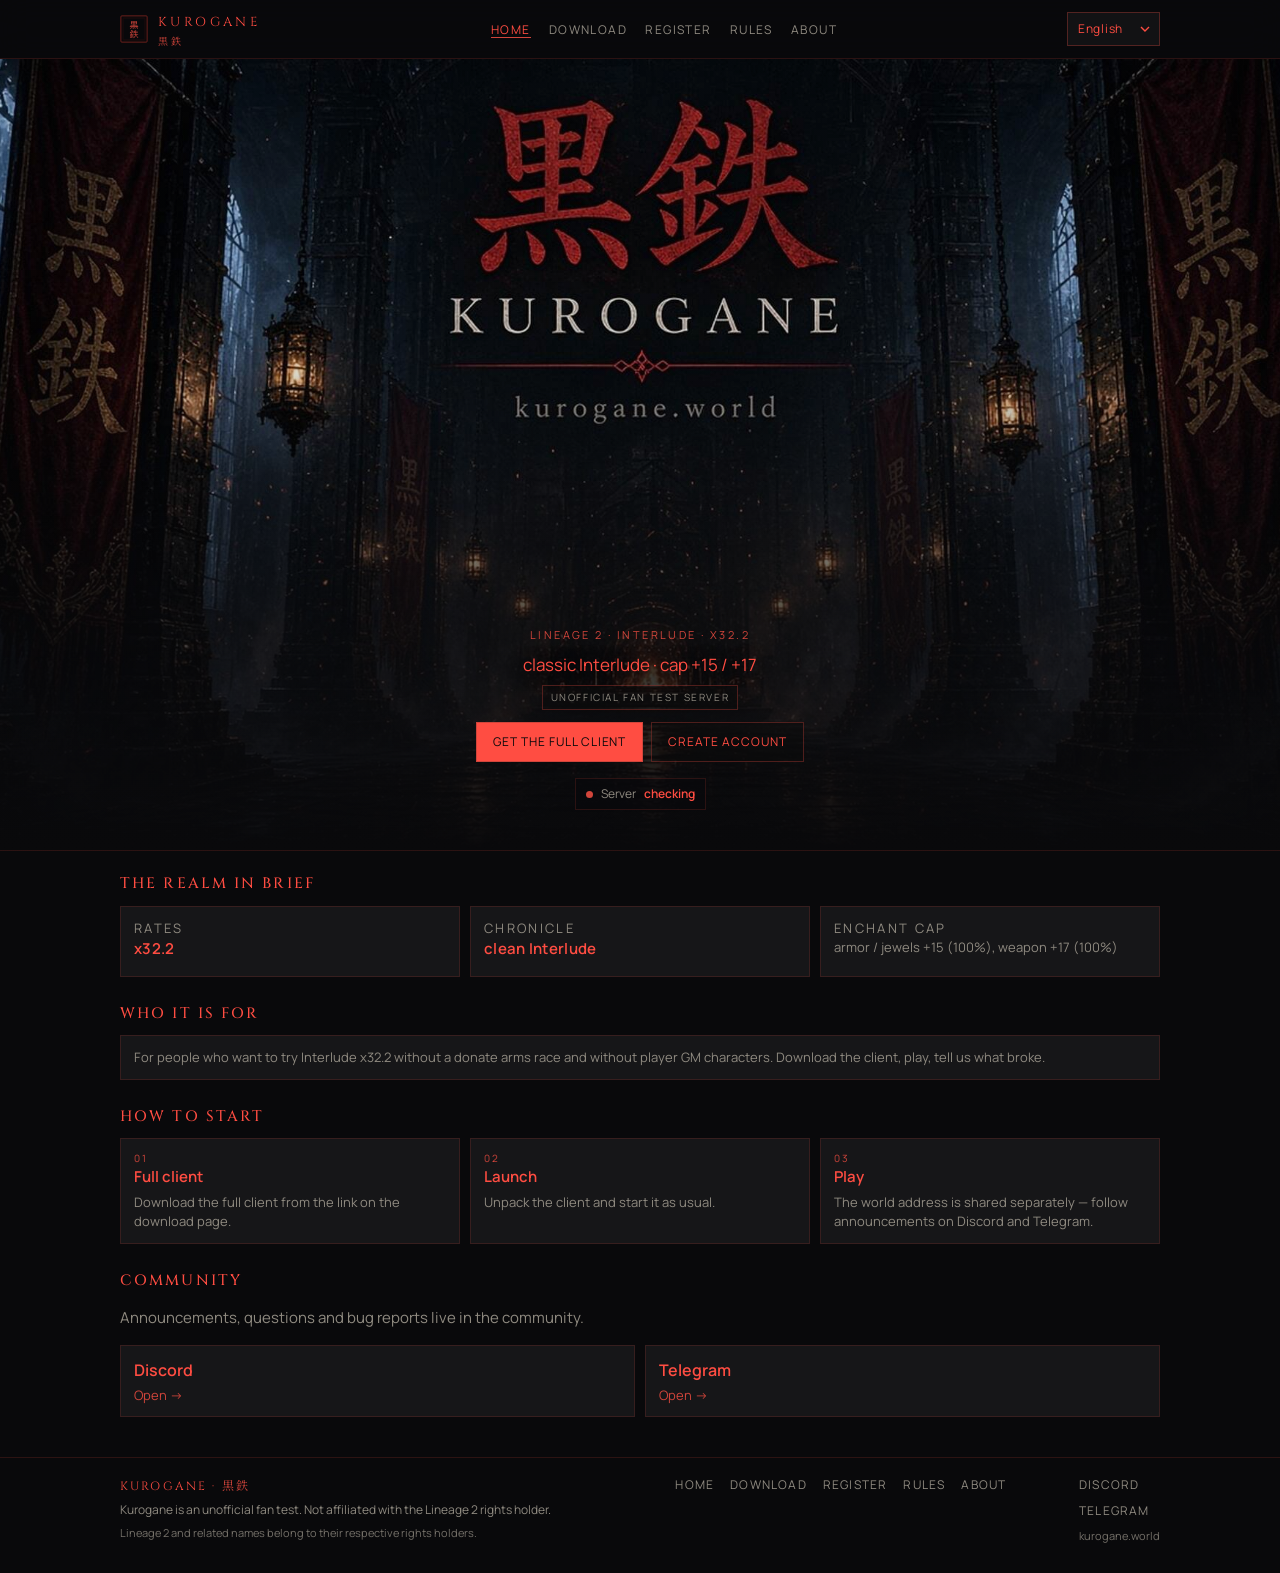
==== index.html @ b15f7a04 "Add ES, FR, ZH, JA, KO, AR, HE with language dropdown and RTL support - New js/i18n-extra.js with al" ====
<!DOCTYPE html>
<html lang="ru">
<head>
  <meta charset="utf-8">
  <meta name="viewport" content="width=device-width, initial-scale=1">
  <title>Kurogane — Lineage 2 Interlude x32.2</title>
  <meta name="description" content="Kurogane — неофициальный фанатский тест Lineage 2 Interlude. Чистая хроника, рейты x32.2, кап заточки +15 / +17.">
  <meta name="theme-color" content="#09090b">
  <link rel="canonical" href="https://kurogane.world/">
  <link rel="icon" href="assets/mark.svg?v=10" type="image/svg+xml">
  <meta property="og:type" content="website">
  <meta property="og:site_name" content="Kurogane">
  <meta property="og:title" content="Kurogane — Lineage 2 Interlude x32.2">
  <meta property="og:description" content="Kurogane — неофициальный фанатский тест Lineage 2 Interlude. Чистая хроника, рейты x32.2, кап заточки +15 / +17.">
  <meta property="og:url" content="https://kurogane.world/">
  <meta property="og:image" content="https://kurogane.world/assets/og.jpg">
  <meta property="og:image:width" content="1200">
  <meta property="og:image:height" content="630">
  <meta property="og:locale" content="ru_RU">
  <meta property="og:locale:alternate" content="en_US">
  <meta name="twitter:card" content="summary_large_image">
  <link rel="preconnect" href="https://fonts.googleapis.com">
  <link rel="preconnect" href="https://fonts.gstatic.com" crossorigin>
  <link href="https://fonts.googleapis.com/css2?family=Cinzel:wght@400;500;600&family=Manrope:wght@400;500;600&family=Noto+Serif+JP:wght@400;500&display=swap" rel="stylesheet">
  <link rel="stylesheet" href="css/style.css?v=10">
  <script type="application/ld+json">{"@context":"https://schema.org","@type":"WebSite","name":"Kurogane","alternateName":"黒鉄","url":"https://kurogane.world/","description":"Неофициальный фанатский тест Lineage 2 Interlude.","inLanguage":["ru","en","es","fr","zh","ja","ko","ar","he"]}</script>
</head>
<body data-page="home">
  <a class="skip" href="#main" data-i18n="skip">Перейти к содержимому</a>
  <header class="site-header">
    <div class="wrap header-row">
      <a class="brand" href="index.html">
        <img class="brand-mark" src="assets/mark.svg?v=10" alt="" width="28" height="28">
        <span>
          <span class="brand-name">Kurogane</span>
          <span class="brand-kana">黒鉄</span>
        </span>
      </a>
      <nav class="site-nav" id="site-nav" aria-label="Section">
        <ul>
          <li><a href="index.html" aria-current="page" data-i18n="nav_home">Главная</a></li>
          <li><a href="download.html" data-i18n="nav_download">Скачать</a></li>
          <li><a href="register.html" data-i18n="nav_register">Регистрация</a></li>
          <li><a href="rules.html" data-i18n="nav_rules">Правила</a></li>
          <li><a href="about.html" data-i18n="nav_about">О проекте</a></li>
        </ul>
      </nav>
      <div class="header-tools">
        <div class="lang-switch">
          <select class="lang-select" data-lang-select aria-label="Language" data-i18n-aria="lang_label"></select>
        </div>
        <button class="nav-toggle" type="button" aria-expanded="false" aria-controls="site-nav" aria-label="Menu" data-i18n-aria="menu"><span></span></button>
      </div>
    </div>
  </header>
  <main id="main">
    <section class="hero">
      <div class="hero-inner">
        <p class="kicker" data-i18n="hero_kicker">Lineage 2 · Interlude · x32.2</p>
        <h1 class="slogan" data-i18n="slogan">чистый Interlude · кап +15 / +17</h1>
        <div class="badge" data-i18n="unofficial">неофициальный фанатский тест</div>
        <div class="cta-row">
          <a class="btn" href="download.html" data-i18n="cta_download">Скачать фулл клиент</a>
          <a class="btn btn-ghost" href="register.html" data-i18n="cta_register">Регистрация</a>
        </div>
        <div class="status-bar">
          <div class="status" data-status="checking" hidden>
            <span class="status-dot" aria-hidden="true"></span>
            <span data-i18n="status_label">Сервер</span>
            <b data-status-label data-i18n="status_checking">проверяется</b>
          </div>
        </div>
      </div>
    </section>

    <section class="section wrap reveal">
      <h2 data-i18n="facts_title">Коротко о мире</h2>
      <div class="facts">
        <article class="fact">
          <p class="fact-k" data-i18n="fact_rates">Рейты</p>
          <b class="fact-big" data-i18n="fact_rates_v">x32.2</b>
        </article>
        <article class="fact">
          <p class="fact-k" data-i18n="fact_chronicle">Хроника</p>
          <b class="fact-big" data-i18n="fact_chronicle_v">чистый Interlude</b>
        </article>
        <article class="fact">
          <p class="fact-k" data-i18n="fact_cap">Кап заточки</p>
          <p data-i18n="fact_cap_v">броня / бижу +15 (100%), оружие +17 (100%)</p>
        </article>
      </div>
    </section>

    <section class="section wrap reveal">
      <h2 data-i18n="for_whom_title">Для кого</h2>
      <div class="card">
        <p data-i18n="for_whom_text">Для тех, кто хочет спокойно проверить Interlude x32.2 без гонки доната и без GM-персонажей у игроков. Пришёл, скачал клиент, поиграл, написал, что сломалось.</p>
      </div>
    </section>

    <section class="section wrap reveal">
      <h2 data-i18n="steps_title">Как начать</h2>
      <div class="grid-3">
        <article class="step">
          <p class="step-num">01</p>
          <h3 data-i18n="step1_t">Фулл клиент</h3>
          <p data-i18n="step1_d">Скачай фулл клиент по ссылке на странице загрузки.</p>
        </article>
        <article class="step">
          <p class="step-num">02</p>
          <h3 data-i18n="step2_t">Запуск</h3>
          <p data-i18n="step2_d">Распакуй клиент и запусти его как обычно.</p>
        </article>
        <article class="step">
          <p class="step-num">03</p>
          <h3 data-i18n="step3_t">Игра</h3>
          <p data-i18n="step3_d">Адрес мира выдаётся отдельно — следи за анонсами в Discord и Telegram.</p>
        </article>
      </div>
    </section>


    <section class="section wrap reveal">
      <h2 data-i18n="contacts_title">Сообщество</h2>
      <p class="muted" data-i18n="contacts_lead">Анонсы, вопросы и баги — в сообществе.</p>
      <div class="contacts gap-top">
        <a class="card contact" data-contact="discord" href="#" target="_blank" rel="noopener noreferrer">
          <h3>Discord</h3>
          <p><span data-contact-state data-i18n="contact_soon">скоро</span></p>
        </a>
        <a class="card contact" data-contact="telegram" href="#" target="_blank" rel="noopener noreferrer">
          <h3>Telegram</h3>
          <p><span data-contact-state data-i18n="contact_soon">скоро</span></p>
        </a>
      </div>
    </section>
  </main>
  <footer class="site-footer">
    <div class="wrap footer-grid">
      <div>
        <div class="footer-brand">KUROGANE · <span class="kana-red">黒鉄</span></div>
        <p data-i18n="foot_note">Kurogane — неофициальный фанатский тест. Не связан с правообладателем Lineage 2.</p>
        <p class="footer-small" data-i18n="foot_rights">Lineage 2 и связанные названия принадлежат их правообладателям.</p>
      </div>
      <nav class="footer-nav" aria-label="Footer"><a href="index.html" data-i18n="nav_home">Главная</a><a href="download.html" data-i18n="nav_download">Скачать</a><a href="register.html" data-i18n="nav_register">Регистрация</a><a href="rules.html" data-i18n="nav_rules">Правила</a><a href="about.html" data-i18n="nav_about">О проекте</a></nav>
      <div class="footer-social">
        <a data-footer-contact="discord" href="#" target="_blank" rel="noopener noreferrer" hidden>Discord</a>
        <a data-footer-contact="telegram" href="#" target="_blank" rel="noopener noreferrer" hidden>Telegram</a>
        <span class="footer-small">kurogane.world</span>
      </div>
    </div>
  </footer>
  <script src="js/config.js?v=10"></script>
  <script src="js/i18n.js?v=10"></script>
  <script src="js/i18n-extra.js?v=10"></script>
  <script src="js/main.js?v=10"></script>
</body>
</html>
---- css/style.css ----
:root {
  --bg: #09090b;
  --elev: #121214;
  --card: #161618;
  --line: rgba(209, 69, 59, 0.34);
  --line-weak: rgba(255, 77, 66, 0.14);
  --text: #ff4d42;
  --muted: #8f8a80;
  --accent: #d1453b;
  --accent-strong: #ff4d42;
  --ink: #09090b;
  --ok: #7dba7a;
  --off: #7a756e;
  --danger: #c56a55;
  --red: #d1453b;
  --max: 1040px;
  --font-display: "Cinzel", "Times New Roman", serif;
  --font-body: "Manrope", "Segoe UI", sans-serif;
  --font-jp: "Noto Serif JP", serif;
}
* { box-sizing: border-box; }
html, body { margin: 0; padding: 0; }
html { scroll-behavior: smooth; -webkit-text-size-adjust: 100%; }
body {
  min-height: 100vh;
  background: var(--bg);
  color: var(--text);
  font-family: var(--font-body);
  font-size: 15px;
  line-height: 1.5;
}
img { max-width: 100%; display: block; }
a { color: var(--accent); text-decoration: none; }
a:hover { color: #ee6b60; }
button, input, select { font: inherit; color: inherit; }
.skip {
  position: absolute;
  inset-inline-start: 12px;
  top: -40px;
  background: var(--accent-strong);
  color: var(--ink);
  padding: 8px 12px;
}
.skip:focus { top: 12px; }
.wrap {
  width: min(calc(100% - 32px), var(--max));
  margin: 0 auto;
}
.site-header {
  position: sticky;
  top: 0;
  z-index: 10;
  backdrop-filter: blur(16px);
  background: rgba(9, 9, 11, 0.82);
  border-bottom: 1px solid var(--line-weak);
}
.header-row {
  display: flex;
  align-items: center;
  justify-content: space-between;
  gap: 12px;
  min-height: 58px;
}
.brand {
  display: flex;
  align-items: center;
  gap: 10px;
  color: var(--text);
}
.brand:hover { color: var(--text); }
.brand-mark { width: 28px; height: 28px; flex: 0 0 28px; }
.brand-name {
  font-family: var(--font-display);
  font-size: 13px;
  letter-spacing: 0.26em;
  text-transform: uppercase;
  line-height: 1.1;
}
.brand-kana {
  display: block;
  font-family: var(--font-jp);
  font-size: 10px;
  letter-spacing: 0.28em;
  color: var(--red);
}
.header-tools { display: flex; align-items: center; gap: 8px; }
.lang-switch {
  display: flex;
  border: 1px solid var(--line);
  background: var(--elev);
}
.lang-switch button,
.lang-switch a {
  appearance: none;
  border: 0;
  background: transparent;
  color: var(--muted);
  padding: 5px 8px;
  letter-spacing: 0.08em;
  font-size: 11px;
  cursor: pointer;
}
.lang-switch button[aria-pressed="true"] {
  background: var(--accent-strong);
  color: var(--ink);
}
.lang-switch a:hover { color: var(--text); }
.nav-toggle {
  display: none;
  width: 38px;
  height: 38px;
  border: 1px solid var(--line);
  background: var(--elev);
  color: var(--text);
  cursor: pointer;
}
.nav-toggle span,
.nav-toggle span:before,
.nav-toggle span:after {
  display: block;
  width: 14px;
  height: 1px;
  background: currentColor;
  position: relative;
  margin: 0 auto;
}
.nav-toggle span:before,
.nav-toggle span:after {
  content: "";
  position: absolute;
  left: 0;
}
.nav-toggle span:before { top: -5px; }
.nav-toggle span:after { top: 5px; }
.site-nav ul {
  display: flex;
  gap: 18px;
  list-style: none;
  margin: 0;
  padding: 0;
}
.site-nav a {
  color: var(--muted);
  font-size: 12px;
  letter-spacing: 0.12em;
  text-transform: uppercase;
}
.site-nav a:hover,
.site-nav a[aria-current="page"] { color: var(--text); }
.site-nav a[aria-current="page"] { box-shadow: inset 0 -1px 0 var(--accent); }
.hero {
  min-height: min(88vh, 820px);
  display: flex;
  align-items: flex-end;
  text-align: center;
  background:
    linear-gradient(180deg, rgba(9,9,11,0.18) 0%, rgba(9,9,11,0.12) 38%, rgba(9,9,11,0.72) 72%, var(--bg) 100%),
    url("../assets/hero.jpg") center 42% / cover no-repeat;
  border-bottom: 1px solid var(--line-weak);
}
.hero-inner {
  width: min(calc(100% - 32px), var(--max));
  margin: 0 auto;
  padding: 0 0 36px;
}
.kicker {
  color: var(--accent);
  letter-spacing: 0.22em;
  text-transform: uppercase;
  font-size: 11px;
  margin: 0 0 8px;
}
.slogan {
  font-weight: 400;
  margin: 0 0 8px;
  font-size: 17px;
  color: var(--text);
  text-shadow: 0 2px 18px rgba(0,0,0,0.7);
}
.badge {
  display: inline-block;
  border: 1px solid var(--line);
  color: var(--muted);
  font-size: 10px;
  letter-spacing: 0.16em;
  text-transform: uppercase;
  padding: 4px 8px;
  margin: 0 0 12px;
  background: rgba(9,9,11,0.35);
}
.lead {
  max-width: 560px;
  margin: 0 auto 16px;
  color: #ff8a80;
  font-size: 14px;
  text-shadow: 0 2px 16px rgba(0,0,0,0.7);
}
.cta-row {
  display: flex;
  justify-content: center;
  gap: 8px;
  flex-wrap: wrap;
}
.btn {
  display: inline-flex;
  align-items: center;
  justify-content: center;
  min-height: 40px;
  padding: 0 16px;
  border: 1px solid var(--accent);
  background: var(--accent-strong);
  color: var(--ink);
  letter-spacing: 0.08em;
  text-transform: uppercase;
  font-size: 12px;
  cursor: pointer;
}
.btn:hover { background: #ff6a60; border-color: #ff6a60; color: var(--ink); }
.btn-ghost {
  background: rgba(9,9,11,0.45);
  color: var(--text);
  border-color: var(--line);
}
.btn-ghost:hover { border-color: var(--accent); color: var(--accent); }
.btn.is-disabled,
.btn[aria-disabled="true"] {
  background: transparent;
  color: var(--muted);
  border-color: var(--line);
  pointer-events: none;
}
.status-bar { display: flex; justify-content: center; margin: 16px 0 4px; }
.status {
  display: inline-flex;
  align-items: center;
  gap: 8px;
  border: 1px solid var(--line-weak);
  background: rgba(9,9,11,0.55);
  padding: 6px 10px;
  font-size: 12px;
  color: var(--muted);
}
.status-dot {
  width: 7px;
  height: 7px;
  border-radius: 50%;
  background: var(--off);
}
.status[data-status="online"] .status-dot { background: var(--ok); }
.status[data-status="offline"] .status-dot { background: var(--danger); }
.status[data-status="checking"] .status-dot { background: var(--accent); }
.status b { color: var(--text); font-weight: 600; }
.section { padding: 22px 0 4px; }
.section h2 {
  font-family: var(--font-display);
  font-weight: 500;
  letter-spacing: 0.14em;
  text-transform: uppercase;
  font-size: 15px;
  margin: 0 0 10px;
}
.muted { color: var(--muted); }
.grid-3, .grid-2, .grid-5, .facts { display: grid; gap: 10px; }
.grid-3 { grid-template-columns: repeat(3, 1fr); }
.grid-2 { grid-template-columns: repeat(2, 1fr); }
.grid-5 { grid-template-columns: repeat(5, 1fr); }
.facts { grid-template-columns: repeat(3, 1fr); }
.card, .step, .fact, .faction, .rule {
  background: var(--card);
  border: 1px solid var(--line-weak);
  padding: 12px 13px 11px;
}
.step-num, .fact-k {
  color: var(--accent);
  font-size: 10px;
  letter-spacing: 0.18em;
  text-transform: uppercase;
  margin: 0 0 6px;
}
.step h3, .fact b, .faction h3, .rule h3 {
  margin: 0 0 4px;
  font-size: 15px;
  font-weight: 600;
}
.step p, .fact p, .faction p, .rule p, .card p {
  margin: 0;
  color: var(--muted);
  font-size: 13px;
}
.play-box {
  display: flex;
  gap: 8px;
  flex-wrap: wrap;
  align-items: center;
  margin-top: 8px;
}
.play-box input {
  flex: 1 1 220px;
  min-height: 40px;
  padding: 0 10px;
  background: var(--bg);
  border: 1px solid var(--line);
  color: var(--muted);
}
.contacts { display: grid; grid-template-columns: repeat(2, 1fr); gap: 10px; }
.contact small { color: var(--muted); }
.page-head { padding: 36px 0 8px; }
.page-head h1 {
  font-family: var(--font-display);
  font-weight: 500;
  letter-spacing: 0.14em;
  text-transform: uppercase;
  font-size: clamp(26px, 4vw, 40px);
  margin: 6px 0 8px;
}
.page-head .lead { margin-inline-start: 0; text-align: start; max-width: 640px; }
.patch-hero {
  display: grid;
  grid-template-columns: 1.25fr 0.75fr;
  gap: 10px;
  margin: 12px 0 16px;
}
.version-num {
  font-family: var(--font-display);
  font-size: 34px;
  letter-spacing: 0.1em;
  margin: 0 0 6px;
}
.slot {
  border: 1px dashed var(--line);
  min-height: 120px;
  display: flex;
  flex-direction: column;
  justify-content: center;
  gap: 6px;
}
form.stack { display: grid; gap: 12px; max-width: 480px; }
label span {
  display: block;
  font-size: 11px;
  letter-spacing: 0.12em;
  text-transform: uppercase;
  color: var(--muted);
  margin-bottom: 5px;
}
input[type="text"],
input[type="email"],
input[type="password"],
select {
  width: 100%;
  min-height: 40px;
  padding: 0 10px;
  background: var(--bg);
  border: 1px solid var(--line);
}
.notice {
  border-inline-start: 2px solid var(--accent);
  padding: 8px 10px;
  background: rgba(209, 69, 59, 0.08);
  color: var(--muted);
}
.rules { display: grid; gap: 8px; }
.about-copy { max-width: 700px; }
.about-copy p { color: var(--muted); }
.not-list { list-style: none; padding: 0; margin: 8px 0 0; }
.not-list li {
  padding: 8px 0;
  border-bottom: 1px solid var(--line-weak);
  color: var(--muted);
}
.not-list li:before { content: "— "; color: var(--accent); }
.soon-page {
  min-height: 62vh;
  display: grid;
  place-items: center;
  text-align: center;
  padding: 64px 16px;
}
.soon-page h1 {
  font-family: var(--font-display);
  letter-spacing: 0.18em;
  font-size: clamp(32px, 6vw, 60px);
  margin: 0;
}
.site-footer {
  margin-top: 36px;
  border-top: 1px solid var(--line-weak);
  padding: 18px 0 28px;
  color: var(--muted);
  font-size: 12px;
}
.footer-row {
  display: flex;
  justify-content: space-between;
  gap: 12px;
  flex-wrap: wrap;
}
.footer-brand {
  font-family: var(--font-display);
  letter-spacing: 0.18em;
  color: var(--text);
}
@media (max-width: 900px) {
  .grid-3, .grid-5, .patch-hero, .contacts { grid-template-columns: 1fr 1fr; }
  .hero { min-height: 78vh; }
}
@media (max-width: 720px) {
  .nav-toggle { display: inline-flex; align-items: center; justify-content: center; }
  .site-nav {
    display: none;
    position: absolute;
    left: 0;
    right: 0;
    top: 58px;
    background: rgba(9, 9, 11, 0.96);
    border-bottom: 1px solid var(--line);
    padding: 10px 16px 14px;
  }
  .site-nav.is-open { display: block; }
  .site-nav ul { flex-direction: column; gap: 10px; }
  .grid-3, .grid-2, .facts, .grid-5, .patch-hero, .contacts { grid-template-columns: 1fr; }
  .hero {
    min-height: 0;
    background:
      linear-gradient(180deg, rgba(9,9,11,0.1) 0%, rgba(9,9,11,0.15) 30%, rgba(9,9,11,0.85) 56%, var(--bg) 78%),
      url("../assets/hero-m.jpg") center top / 175% auto no-repeat,
      var(--bg);
  }
  .hero-inner { padding-top: 250px; }
  .footer-grid { grid-template-columns: 1fr; }
}

/* ---- polish ---- */
.gap-top { margin-top: 14px; }
.hero-kana { font-family: var(--font-jp); color: var(--red); letter-spacing: 0.4em; margin: 0 0 14px; }
.fact-big { display: block; font-size: 20px; letter-spacing: 0.02em; }
.card, .step, .fact, .faction, .rule { transition: border-color .2s ease, transform .2s ease, background .2s ease; }
.step:hover, .fact:hover, .faction:hover, .rule:hover, a.card:hover { border-color: var(--line); background: #1a1a1d; }
a.card { display: block; color: inherit; }
a.card h3 { margin: 0 0 4px; font-size: 16px; font-weight: 600; color: var(--text); }
a.card .is-live-label, .contact.is-live [data-contact-state] { color: var(--accent); }
.contact:not(.is-live) { opacity: .7; cursor: default; }
.patch-card .state { margin-top: 8px; }
.patch-action { margin: 18px 0 0; }
.install { margin: 4px 0 0; padding-inline-start: 18px; color: var(--muted); font-size: 13px; }
.install li { margin: 6px 0; }
.site-header { transition: box-shadow .2s ease, background .2s ease; }
.site-header.is-scrolled { box-shadow: 0 6px 24px rgba(0,0,0,.45); background: rgba(9,9,11,.94); }
:focus-visible { outline: 2px solid var(--accent); outline-offset: 2px; }
.btn { transition: background .2s ease, border-color .2s ease, color .2s ease, transform .15s ease; }
.btn:active { transform: translateY(1px); }
.lang-switch a[aria-current="page"] { color: var(--ink); background: var(--accent-strong); }
::selection { background: var(--accent-strong); color: var(--ink); }

/* footer */
.footer-grid { display: grid; grid-template-columns: 1.4fr 1fr auto; gap: 24px; align-items: start; }
.footer-grid p { margin: 6px 0 0; }
.footer-small { font-size: 11px; opacity: .8; }
.footer-nav { display: flex; flex-wrap: wrap; gap: 8px 16px; }
.footer-nav a, .footer-social a { color: var(--muted); font-size: 12px; letter-spacing: .1em; text-transform: uppercase; }
.footer-nav a:hover, .footer-social a:hover { color: var(--accent); }
.footer-social { display: flex; flex-direction: column; gap: 8px; align-items: flex-start; }

/* scroll reveal (only when JS is on and motion allowed) */
.js-reveal .reveal { opacity: 0; transform: translateY(14px); transition: opacity .6s ease, transform .6s ease; }
.js-reveal .reveal.is-in { opacity: 1; transform: none; }
@media (max-width: 900px) { .footer-grid { grid-template-columns: 1fr 1fr; } }
@media (prefers-reduced-motion: reduce) {
  html { scroll-behavior: auto; }
  *, *::before, *::after { transition: none !important; animation: none !important; }
}

.card .fact-k, .step .step-num { color: var(--accent); font-size: 10px; }
.card .version-num { color: var(--text); font-size: 34px; }

.kana-red { font-family: var(--font-jp); color: var(--red); }

/* language select */
.lang-select {
  appearance: none;
  -webkit-appearance: none;
  min-height: 32px;
  padding: 0 28px 0 10px;
  border: 0;
  background: transparent url("data:image/svg+xml,%3Csvg xmlns='http://www.w3.org/2000/svg' width='10' height='6' viewBox='0 0 10 6'%3E%3Cpath d='M1 1l4 4 4-4' fill='none' stroke='%23ff4d42' stroke-width='1.4'/%3E%3C/svg%3E") no-repeat right 9px center;
  color: var(--text);
  font-size: 12px;
  letter-spacing: 0.06em;
  cursor: pointer;
}
.lang-select option { background: var(--elev); color: var(--text); }
[dir="rtl"] .lang-select { padding: 0 10px 0 28px; background-position: left 9px center; }

/* scripts */
:lang(zh) { --font-body: "Noto Sans SC", "PingFang SC", "Microsoft YaHei", "WenQuanYi Zen Hei", sans-serif; --font-display: "Noto Sans SC", "PingFang SC", "Microsoft YaHei", "WenQuanYi Zen Hei", sans-serif; }
:lang(ja) { --font-body: "Noto Sans JP", "Hiragino Sans", "Yu Gothic", "Meiryo", "IPAGothic", sans-serif; --font-display: "Noto Serif JP", "Noto Sans JP", "Hiragino Mincho ProN", "Yu Mincho", serif; }
:lang(ko) { --font-body: "Noto Sans KR", "Apple SD Gothic Neo", "Malgun Gothic", sans-serif; --font-display: "Noto Sans KR", "Apple SD Gothic Neo", "Malgun Gothic", sans-serif; }
:lang(ar) { --font-body: "Noto Sans Arabic", "Segoe UI", Tahoma, "DejaVu Sans", sans-serif; --font-display: "Noto Sans Arabic", "Segoe UI", Tahoma, "DejaVu Sans", sans-serif; }
:lang(he) { --font-body: "Noto Sans Hebrew", "Segoe UI", Arial, "DejaVu Sans", sans-serif; --font-display: "Noto Sans Hebrew", "Segoe UI", Arial, "DejaVu Sans", sans-serif; }
:lang(zh) h1, :lang(zh) h2, :lang(ja) h1, :lang(ja) h2, :lang(ko) h1, :lang(ko) h2 { letter-spacing: 0.06em; }
/* Arabic joins letters: tracking and forced caps would break the script */
[dir="rtl"] * { letter-spacing: 0 !important; text-transform: none !important; }
[dir="rtl"] .step-num, [dir="rtl"] .version-num { direction: ltr; unicode-bidi: isolate; }
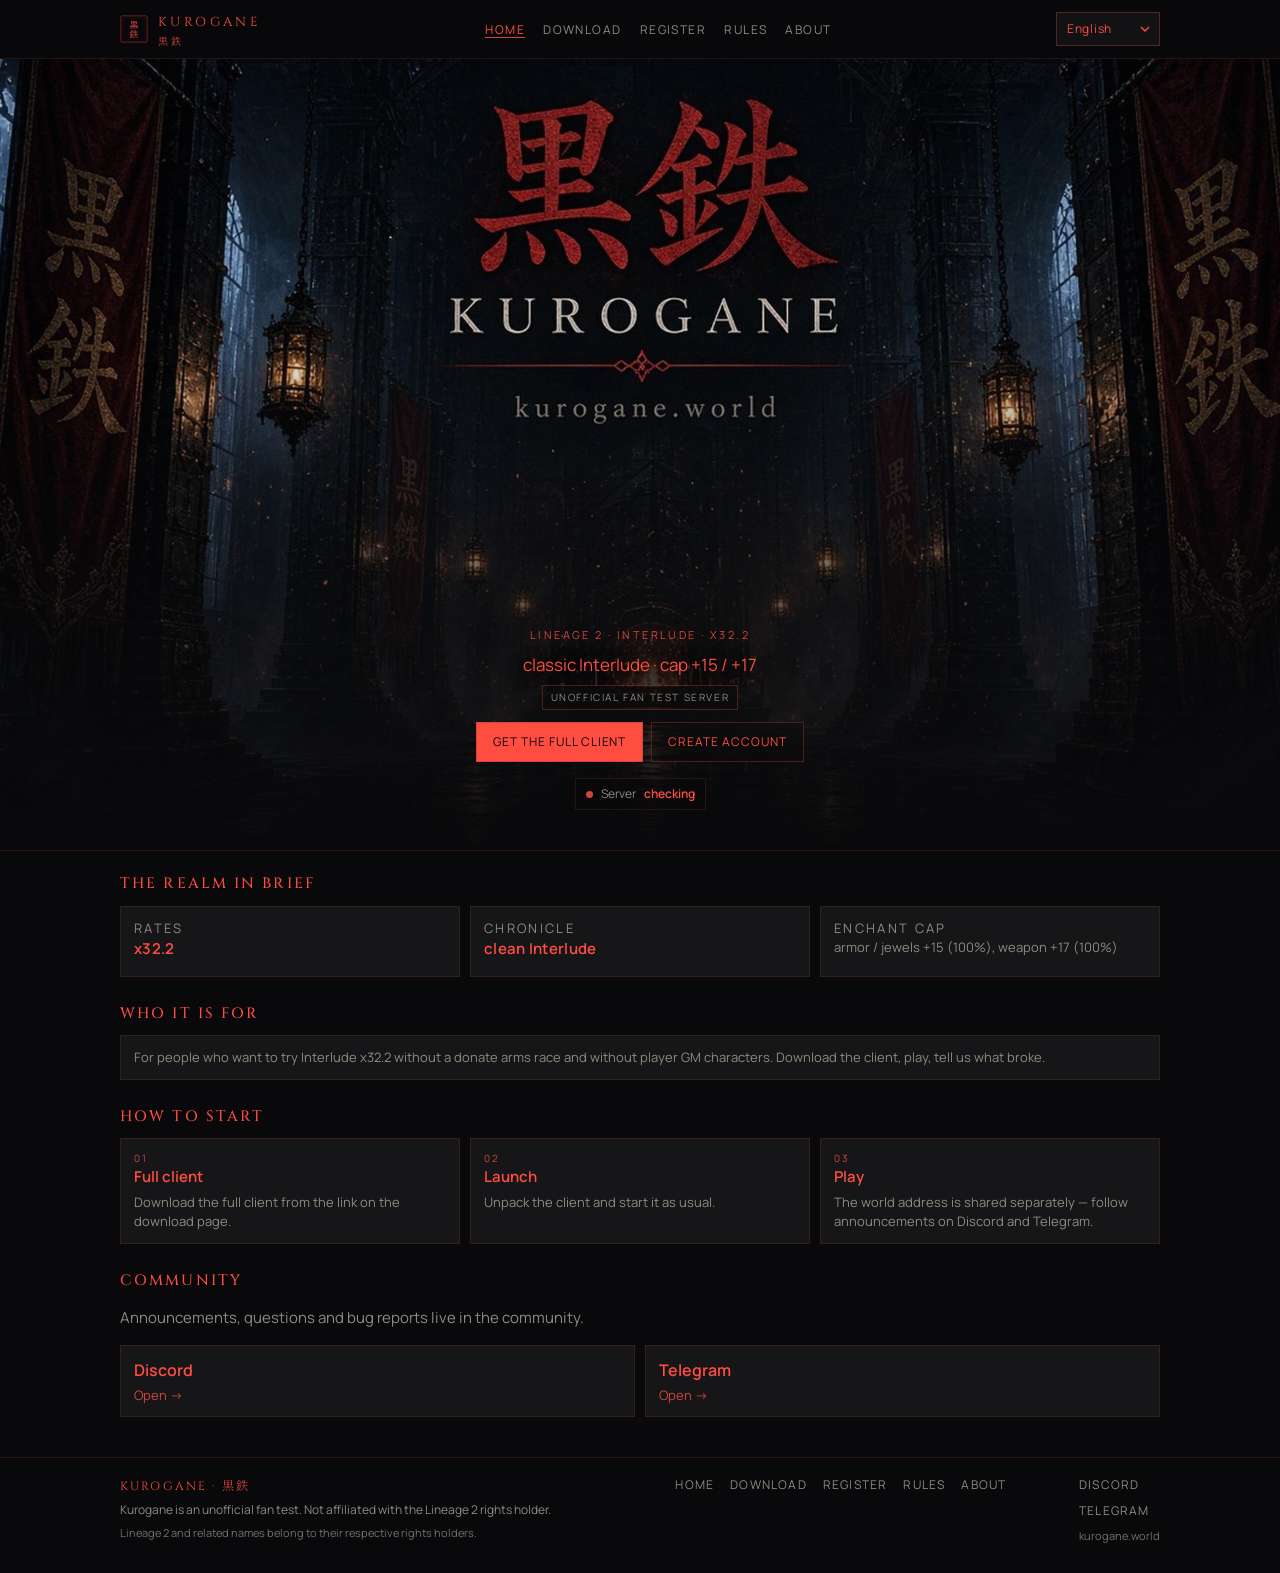
==== commit 4d0194c4: "Add German, Portuguese and Italian translations Co-Authored-By: Claude Sonnet 5.5 <noreply@anthropic" ====
--- a/index.html
+++ b/index.html
@@ -7,7 +7,7 @@
   <meta name="description" content="Kurogane — неофициальный фанатский тест Lineage 2 Interlude. Чистая хроника, рейты x32.2, кап заточки +15 / +17.">
   <meta name="theme-color" content="#09090b">
   <link rel="canonical" href="https://kurogane.world/">
-  <link rel="icon" href="assets/mark.svg?v=10" type="image/svg+xml">
+  <link rel="icon" href="assets/mark.svg?v=13" type="image/svg+xml">
   <meta property="og:type" content="website">
   <meta property="og:site_name" content="Kurogane">
   <meta property="og:title" content="Kurogane — Lineage 2 Interlude x32.2">
@@ -22,15 +22,15 @@
   <link rel="preconnect" href="https://fonts.googleapis.com">
   <link rel="preconnect" href="https://fonts.gstatic.com" crossorigin>
   <link href="https://fonts.googleapis.com/css2?family=Cinzel:wght@400;500;600&family=Manrope:wght@400;500;600&family=Noto+Serif+JP:wght@400;500&display=swap" rel="stylesheet">
-  <link rel="stylesheet" href="css/style.css?v=10">
-  <script type="application/ld+json">{"@context":"https://schema.org","@type":"WebSite","name":"Kurogane","alternateName":"黒鉄","url":"https://kurogane.world/","description":"Неофициальный фанатский тест Lineage 2 Interlude.","inLanguage":["ru","en","es","fr","zh","ja","ko","ar","he"]}</script>
+  <link rel="stylesheet" href="css/style.css?v=13">
+  <script type="application/ld+json">{"@context":"https://schema.org","@type":"WebSite","name":"Kurogane","alternateName":"黒鉄","url":"https://kurogane.world/","description":"Неофициальный фанатский тест Lineage 2 Interlude.","inLanguage":["ru","en","es","fr","zh","ja","ko","ar","he","hi","de","pt","it"]}</script>
 </head>
 <body data-page="home">
   <a class="skip" href="#main" data-i18n="skip">Перейти к содержимому</a>
   <header class="site-header">
     <div class="wrap header-row">
       <a class="brand" href="index.html">
-        <img class="brand-mark" src="assets/mark.svg?v=10" alt="" width="28" height="28">
+        <img class="brand-mark" src="assets/mark.svg?v=13" alt="" width="28" height="28">
         <span>
           <span class="brand-name">Kurogane</span>
           <span class="brand-kana">黒鉄</span>
@@ -150,9 +150,11 @@
       </div>
     </div>
   </footer>
-  <script src="js/config.js?v=10"></script>
-  <script src="js/i18n.js?v=10"></script>
-  <script src="js/i18n-extra.js?v=10"></script>
-  <script src="js/main.js?v=10"></script>
+  <script src="js/config.js?v=13"></script>
+  <script src="js/i18n.js?v=13"></script>
+  <script src="js/i18n-extra.js?v=13"></script>
+  <script src="js/i18n-hi.js?v=13"></script>
+  <script src="js/i18n-eu.js?v=13"></script>
+  <script src="js/main.js?v=13"></script>
 </body>
 </html>
--- a/css/style.css
+++ b/css/style.css
@@ -260,7 +260,8 @@
   margin: 0 0 10px;
 }
 .muted { color: var(--muted); }
-.grid-3, .grid-2, .grid-5, .facts { display: grid; gap: 10px; }
+.grid-3, .grid-2, .grid-4, .grid-5, .facts { display: grid; gap: 10px; }
+.grid-4 { grid-template-columns: repeat(4, 1fr); }
 .grid-3 { grid-template-columns: repeat(3, 1fr); }
 .grid-2 { grid-template-columns: repeat(2, 1fr); }
 .grid-5 { grid-template-columns: repeat(5, 1fr); }
@@ -401,7 +402,7 @@
   color: var(--text);
 }
 @media (max-width: 900px) {
-  .grid-3, .grid-5, .patch-hero, .contacts { grid-template-columns: 1fr 1fr; }
+  .grid-3, .grid-4, .grid-5, .patch-hero, .contacts { grid-template-columns: 1fr 1fr; }
   .hero { min-height: 78vh; }
 }
 @media (max-width: 720px) {
@@ -418,7 +419,7 @@
   }
   .site-nav.is-open { display: block; }
   .site-nav ul { flex-direction: column; gap: 10px; }
-  .grid-3, .grid-2, .facts, .grid-5, .patch-hero, .contacts { grid-template-columns: 1fr; }
+  .grid-3, .grid-2, .grid-4, .facts, .grid-5, .patch-hero, .contacts { grid-template-columns: 1fr; }
   .hero {
     min-height: 0;
     background:
@@ -497,7 +498,10 @@
 :lang(ko) { --font-body: "Noto Sans KR", "Apple SD Gothic Neo", "Malgun Gothic", sans-serif; --font-display: "Noto Sans KR", "Apple SD Gothic Neo", "Malgun Gothic", sans-serif; }
 :lang(ar) { --font-body: "Noto Sans Arabic", "Segoe UI", Tahoma, "DejaVu Sans", sans-serif; --font-display: "Noto Sans Arabic", "Segoe UI", Tahoma, "DejaVu Sans", sans-serif; }
 :lang(he) { --font-body: "Noto Sans Hebrew", "Segoe UI", Arial, "DejaVu Sans", sans-serif; --font-display: "Noto Sans Hebrew", "Segoe UI", Arial, "DejaVu Sans", sans-serif; }
+:lang(hi) { --font-body: "Noto Sans Devanagari", "Nirmala UI", "Mangal", "Lohit Devanagari", "DejaVu Sans", sans-serif; --font-display: "Noto Sans Devanagari", "Nirmala UI", "Mangal", "Lohit Devanagari", "DejaVu Sans", sans-serif; }
 :lang(zh) h1, :lang(zh) h2, :lang(ja) h1, :lang(ja) h2, :lang(ko) h1, :lang(ko) h2 { letter-spacing: 0.06em; }
 /* Arabic joins letters: tracking and forced caps would break the script */
 [dir="rtl"] * { letter-spacing: 0 !important; text-transform: none !important; }
 [dir="rtl"] .step-num, [dir="rtl"] .version-num { direction: ltr; unicode-bidi: isolate; }
+
+:lang(hi) * { letter-spacing: 0 !important; text-transform: none !important; }
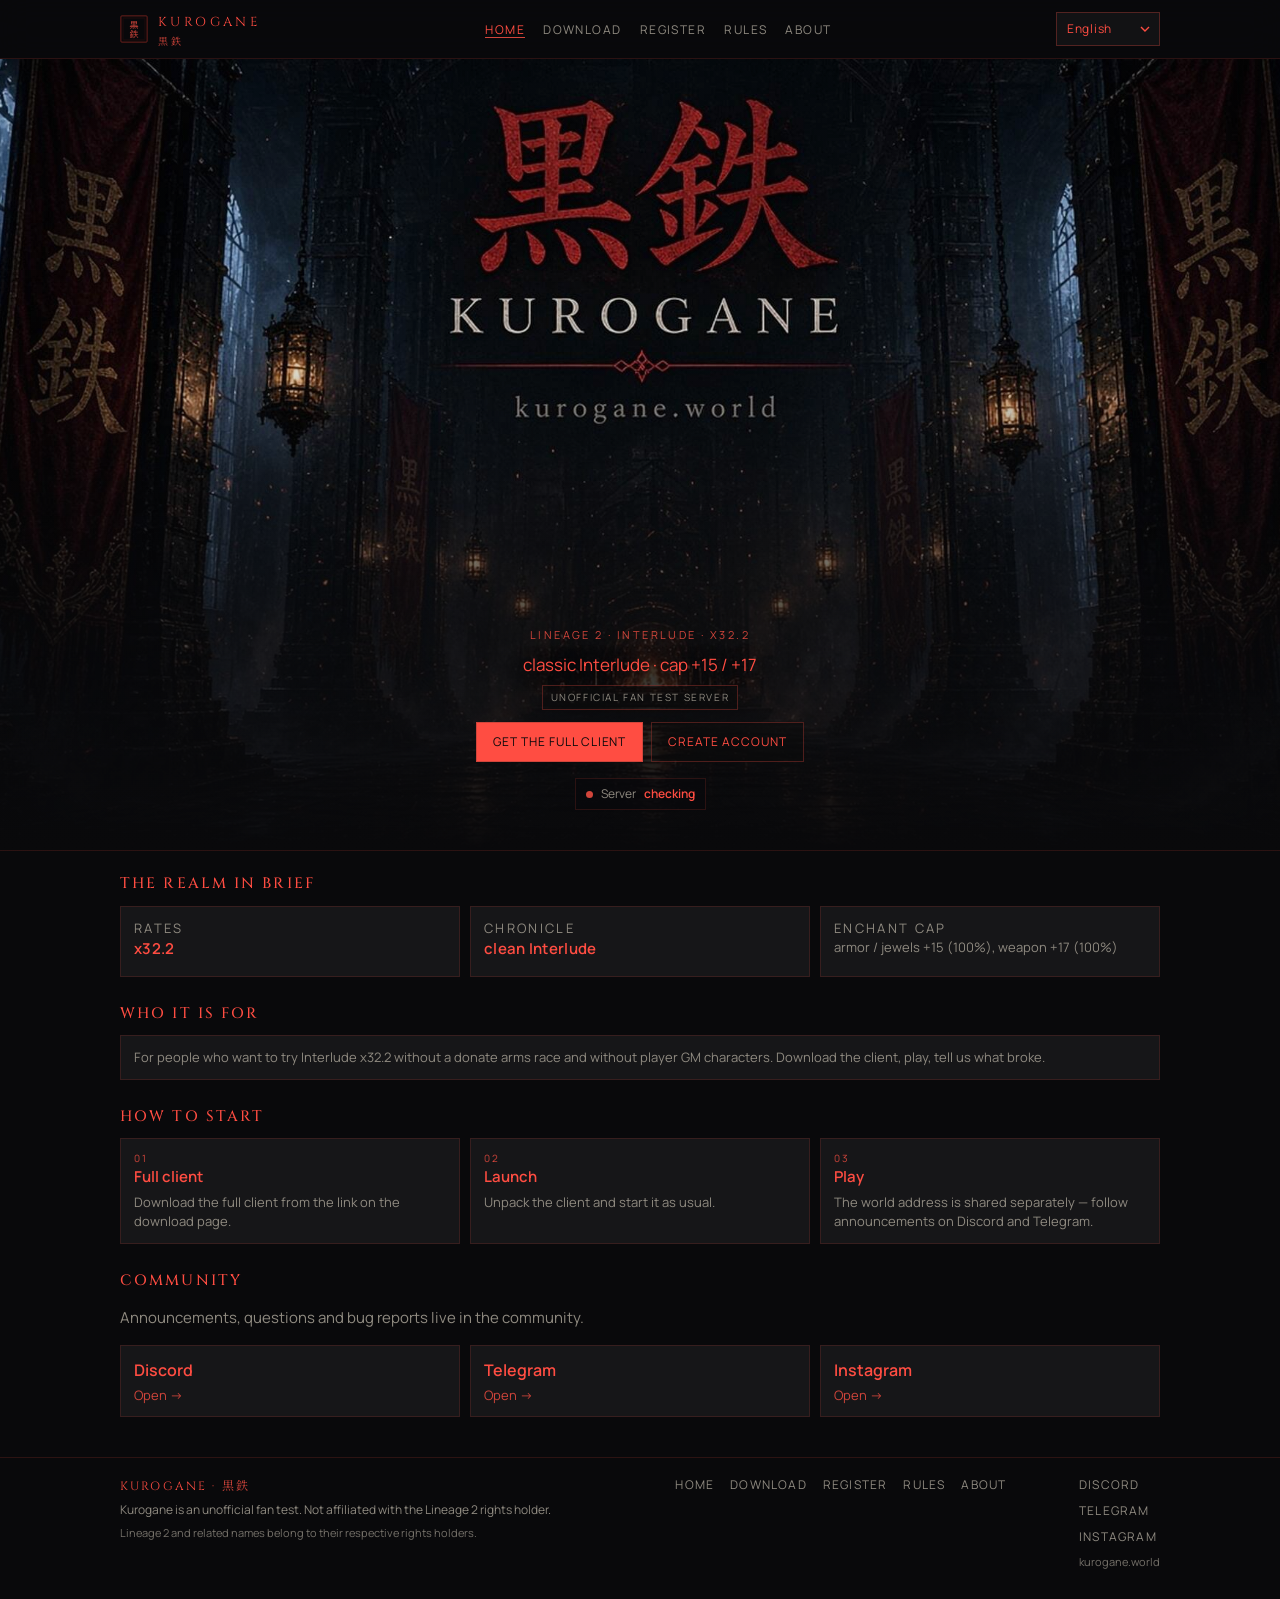
==== commit 7f5f37d2: "Add Instagram contact (community cards, register page, footer, structured data) Co-Authored-By: Clau" ====
--- a/index.html
+++ b/index.html
@@ -7,7 +7,7 @@
   <meta name="description" content="Kurogane — неофициальный фанатский тест Lineage 2 Interlude. Чистая хроника, рейты x32.2, кап заточки +15 / +17.">
   <meta name="theme-color" content="#09090b">
   <link rel="canonical" href="https://kurogane.world/">
-  <link rel="icon" href="assets/mark.svg?v=13" type="image/svg+xml">
+  <link rel="icon" href="assets/mark.svg?v=15" type="image/svg+xml">
   <meta property="og:type" content="website">
   <meta property="og:site_name" content="Kurogane">
   <meta property="og:title" content="Kurogane — Lineage 2 Interlude x32.2">
@@ -22,15 +22,15 @@
   <link rel="preconnect" href="https://fonts.googleapis.com">
   <link rel="preconnect" href="https://fonts.gstatic.com" crossorigin>
   <link href="https://fonts.googleapis.com/css2?family=Cinzel:wght@400;500;600&family=Manrope:wght@400;500;600&family=Noto+Serif+JP:wght@400;500&display=swap" rel="stylesheet">
-  <link rel="stylesheet" href="css/style.css?v=13">
-  <script type="application/ld+json">{"@context":"https://schema.org","@type":"WebSite","name":"Kurogane","alternateName":"黒鉄","url":"https://kurogane.world/","description":"Неофициальный фанатский тест Lineage 2 Interlude.","inLanguage":["ru","en","es","fr","zh","ja","ko","ar","he","hi","de","pt","it"]}</script>
+  <link rel="stylesheet" href="css/style.css?v=15">
+  <script type="application/ld+json">{"@context":"https://schema.org","@type":"WebSite","name":"Kurogane","alternateName":"黒鉄","url":"https://kurogane.world/","description":"Неофициальный фанатский тест Lineage 2 Interlude.","sameAs":["https://www.instagram.com/kurogane.world","https://discord.gg/WPMZJR2Ktg","https://t.me/kurogane_world"],"inLanguage":["ru","en","es","fr","zh","ja","ko","ar","he","hi","de","pt","it","tr"]}</script>
 </head>
 <body data-page="home">
   <a class="skip" href="#main" data-i18n="skip">Перейти к содержимому</a>
   <header class="site-header">
     <div class="wrap header-row">
       <a class="brand" href="index.html">
-        <img class="brand-mark" src="assets/mark.svg?v=13" alt="" width="28" height="28">
+        <img class="brand-mark" src="assets/mark.svg?v=15" alt="" width="28" height="28">
         <span>
           <span class="brand-name">Kurogane</span>
           <span class="brand-kana">黒鉄</span>
@@ -132,6 +132,10 @@
           <h3>Telegram</h3>
           <p><span data-contact-state data-i18n="contact_soon">скоро</span></p>
         </a>
+        <a class="card contact" data-contact="instagram" href="#" target="_blank" rel="noopener noreferrer">
+          <h3>Instagram</h3>
+          <p><span data-contact-state data-i18n="contact_soon">скоро</span></p>
+        </a>
       </div>
     </section>
   </main>
@@ -146,15 +150,17 @@
       <div class="footer-social">
         <a data-footer-contact="discord" href="#" target="_blank" rel="noopener noreferrer" hidden>Discord</a>
         <a data-footer-contact="telegram" href="#" target="_blank" rel="noopener noreferrer" hidden>Telegram</a>
+        <a data-footer-contact="instagram" href="#" target="_blank" rel="noopener noreferrer" hidden>Instagram</a>
         <span class="footer-small">kurogane.world</span>
       </div>
     </div>
   </footer>
-  <script src="js/config.js?v=13"></script>
-  <script src="js/i18n.js?v=13"></script>
-  <script src="js/i18n-extra.js?v=13"></script>
-  <script src="js/i18n-hi.js?v=13"></script>
-  <script src="js/i18n-eu.js?v=13"></script>
-  <script src="js/main.js?v=13"></script>
+  <script src="js/config.js?v=15"></script>
+  <script src="js/i18n.js?v=15"></script>
+  <script src="js/i18n-extra.js?v=15"></script>
+  <script src="js/i18n-hi.js?v=15"></script>
+  <script src="js/i18n-eu.js?v=15"></script>
+  <script src="js/i18n-tr.js?v=15"></script>
+  <script src="js/main.js?v=15"></script>
 </body>
 </html>
--- a/css/style.css
+++ b/css/style.css
@@ -303,7 +303,7 @@
   border: 1px solid var(--line);
   color: var(--muted);
 }
-.contacts { display: grid; grid-template-columns: repeat(2, 1fr); gap: 10px; }
+.contacts { display: grid; grid-template-columns: repeat(3, 1fr); gap: 10px; }
 .contact small { color: var(--muted); }
 .page-head { padding: 36px 0 8px; }
 .page-head h1 {
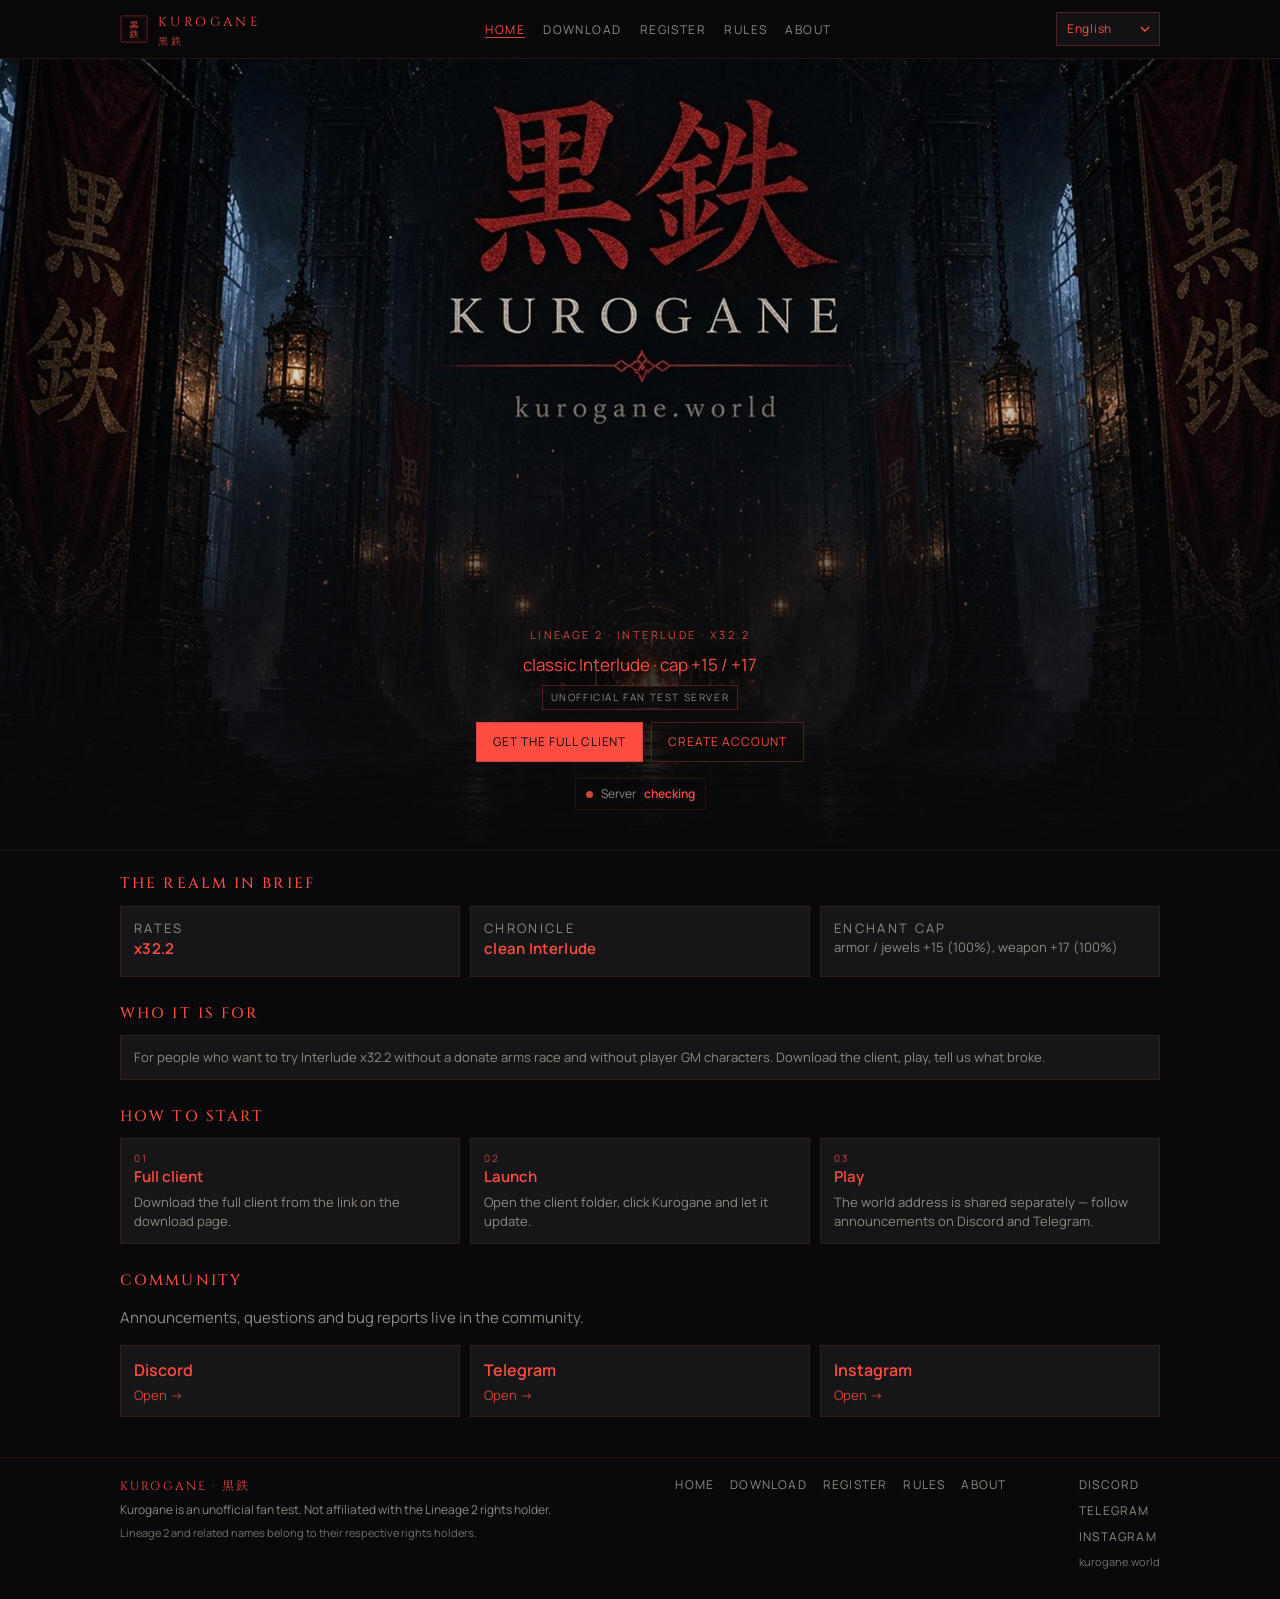
==== commit a91855a9: "Download: new client link and 5-step guide (download, open folder, click Kurogane, update, play) Co-" ====
--- a/index.html
+++ b/index.html
@@ -7,7 +7,7 @@
   <meta name="description" content="Kurogane — неофициальный фанатский тест Lineage 2 Interlude. Чистая хроника, рейты x32.2, кап заточки +15 / +17.">
   <meta name="theme-color" content="#09090b">
   <link rel="canonical" href="https://kurogane.world/">
-  <link rel="icon" href="assets/mark.svg?v=15" type="image/svg+xml">
+  <link rel="icon" href="assets/mark.svg?v=16" type="image/svg+xml">
   <meta property="og:type" content="website">
   <meta property="og:site_name" content="Kurogane">
   <meta property="og:title" content="Kurogane — Lineage 2 Interlude x32.2">
@@ -22,7 +22,7 @@
   <link rel="preconnect" href="https://fonts.googleapis.com">
   <link rel="preconnect" href="https://fonts.gstatic.com" crossorigin>
   <link href="https://fonts.googleapis.com/css2?family=Cinzel:wght@400;500;600&family=Manrope:wght@400;500;600&family=Noto+Serif+JP:wght@400;500&display=swap" rel="stylesheet">
-  <link rel="stylesheet" href="css/style.css?v=15">
+  <link rel="stylesheet" href="css/style.css?v=16">
   <script type="application/ld+json">{"@context":"https://schema.org","@type":"WebSite","name":"Kurogane","alternateName":"黒鉄","url":"https://kurogane.world/","description":"Неофициальный фанатский тест Lineage 2 Interlude.","sameAs":["https://www.instagram.com/kurogane.world","https://discord.gg/WPMZJR2Ktg","https://t.me/kurogane_world"],"inLanguage":["ru","en","es","fr","zh","ja","ko","ar","he","hi","de","pt","it","tr"]}</script>
 </head>
 <body data-page="home">
@@ -30,7 +30,7 @@
   <header class="site-header">
     <div class="wrap header-row">
       <a class="brand" href="index.html">
-        <img class="brand-mark" src="assets/mark.svg?v=15" alt="" width="28" height="28">
+        <img class="brand-mark" src="assets/mark.svg?v=16" alt="" width="28" height="28">
         <span>
           <span class="brand-name">Kurogane</span>
           <span class="brand-kana">黒鉄</span>
@@ -109,7 +109,7 @@
         <article class="step">
           <p class="step-num">02</p>
           <h3 data-i18n="step2_t">Запуск</h3>
-          <p data-i18n="step2_d">Распакуй клиент и запусти его как обычно.</p>
+          <p data-i18n="step2_d">Зайди в папку клиента, нажми Kurogane и дождись обновления.</p>
         </article>
         <article class="step">
           <p class="step-num">03</p>
@@ -155,12 +155,12 @@
       </div>
     </div>
   </footer>
-  <script src="js/config.js?v=15"></script>
-  <script src="js/i18n.js?v=15"></script>
-  <script src="js/i18n-extra.js?v=15"></script>
-  <script src="js/i18n-hi.js?v=15"></script>
-  <script src="js/i18n-eu.js?v=15"></script>
-  <script src="js/i18n-tr.js?v=15"></script>
-  <script src="js/main.js?v=15"></script>
+  <script src="js/config.js?v=16"></script>
+  <script src="js/i18n.js?v=16"></script>
+  <script src="js/i18n-extra.js?v=16"></script>
+  <script src="js/i18n-hi.js?v=16"></script>
+  <script src="js/i18n-eu.js?v=16"></script>
+  <script src="js/i18n-tr.js?v=16"></script>
+  <script src="js/main.js?v=16"></script>
 </body>
 </html>
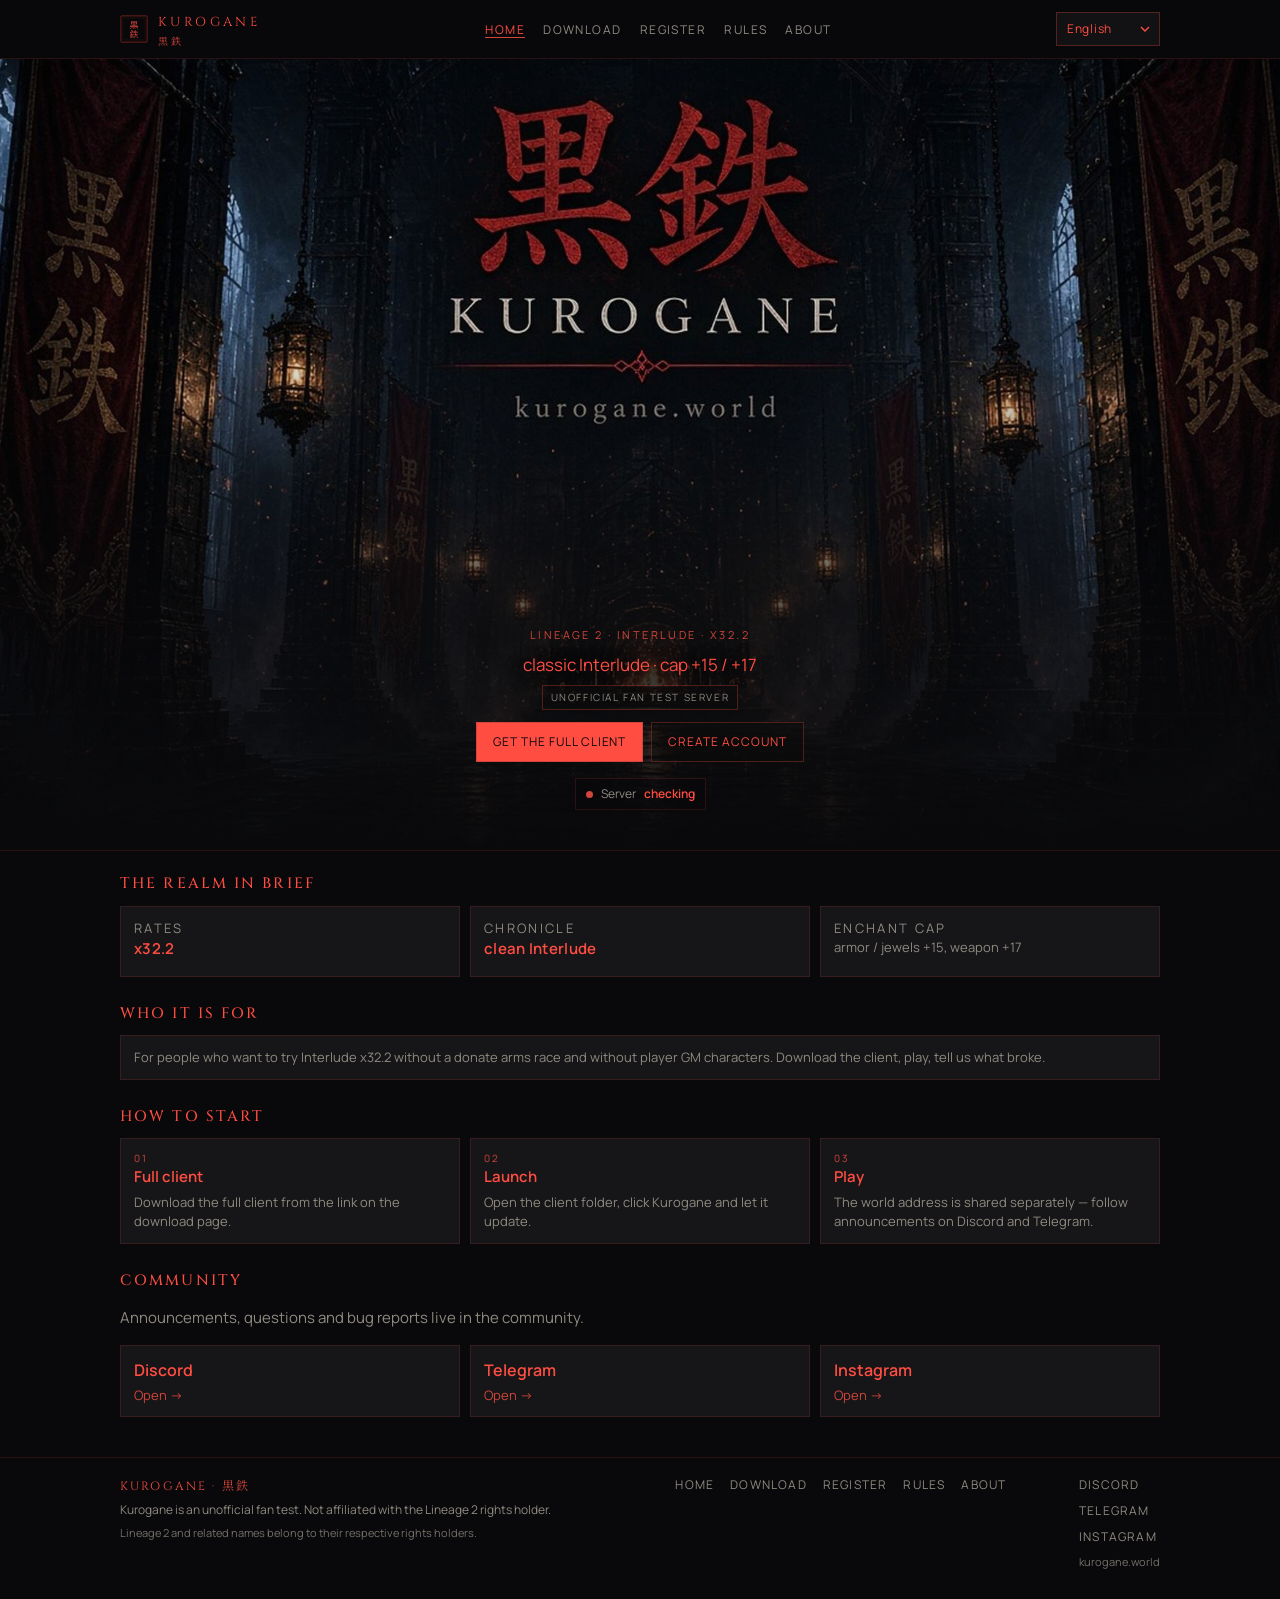
==== commit 931b5aef: "Enchant cap: drop (100%) from all languages Co-Authored-By: Claude Sonnet 5.5 <noreply@anthropic.com" ====
--- a/index.html
+++ b/index.html
@@ -7,7 +7,7 @@
   <meta name="description" content="Kurogane — неофициальный фанатский тест Lineage 2 Interlude. Чистая хроника, рейты x32.2, кап заточки +15 / +17.">
   <meta name="theme-color" content="#09090b">
   <link rel="canonical" href="https://kurogane.world/">
-  <link rel="icon" href="assets/mark.svg?v=16" type="image/svg+xml">
+  <link rel="icon" href="assets/mark.svg?v=17" type="image/svg+xml">
   <meta property="og:type" content="website">
   <meta property="og:site_name" content="Kurogane">
   <meta property="og:title" content="Kurogane — Lineage 2 Interlude x32.2">
@@ -22,7 +22,7 @@
   <link rel="preconnect" href="https://fonts.googleapis.com">
   <link rel="preconnect" href="https://fonts.gstatic.com" crossorigin>
   <link href="https://fonts.googleapis.com/css2?family=Cinzel:wght@400;500;600&family=Manrope:wght@400;500;600&family=Noto+Serif+JP:wght@400;500&display=swap" rel="stylesheet">
-  <link rel="stylesheet" href="css/style.css?v=16">
+  <link rel="stylesheet" href="css/style.css?v=17">
   <script type="application/ld+json">{"@context":"https://schema.org","@type":"WebSite","name":"Kurogane","alternateName":"黒鉄","url":"https://kurogane.world/","description":"Неофициальный фанатский тест Lineage 2 Interlude.","sameAs":["https://www.instagram.com/kurogane.world","https://discord.gg/WPMZJR2Ktg","https://t.me/kurogane_world"],"inLanguage":["ru","en","es","fr","zh","ja","ko","ar","he","hi","de","pt","it","tr"]}</script>
 </head>
 <body data-page="home">
@@ -30,7 +30,7 @@
   <header class="site-header">
     <div class="wrap header-row">
       <a class="brand" href="index.html">
-        <img class="brand-mark" src="assets/mark.svg?v=16" alt="" width="28" height="28">
+        <img class="brand-mark" src="assets/mark.svg?v=17" alt="" width="28" height="28">
         <span>
           <span class="brand-name">Kurogane</span>
           <span class="brand-kana">黒鉄</span>
@@ -86,7 +86,7 @@
         </article>
         <article class="fact">
           <p class="fact-k" data-i18n="fact_cap">Кап заточки</p>
-          <p data-i18n="fact_cap_v">броня / бижу +15 (100%), оружие +17 (100%)</p>
+          <p data-i18n="fact_cap_v">броня / бижу +15, оружие +17</p>
         </article>
       </div>
     </section>
@@ -155,12 +155,12 @@
       </div>
     </div>
   </footer>
-  <script src="js/config.js?v=16"></script>
-  <script src="js/i18n.js?v=16"></script>
-  <script src="js/i18n-extra.js?v=16"></script>
-  <script src="js/i18n-hi.js?v=16"></script>
-  <script src="js/i18n-eu.js?v=16"></script>
-  <script src="js/i18n-tr.js?v=16"></script>
-  <script src="js/main.js?v=16"></script>
+  <script src="js/config.js?v=17"></script>
+  <script src="js/i18n.js?v=17"></script>
+  <script src="js/i18n-extra.js?v=17"></script>
+  <script src="js/i18n-hi.js?v=17"></script>
+  <script src="js/i18n-eu.js?v=17"></script>
+  <script src="js/i18n-tr.js?v=17"></script>
+  <script src="js/main.js?v=17"></script>
 </body>
 </html>
